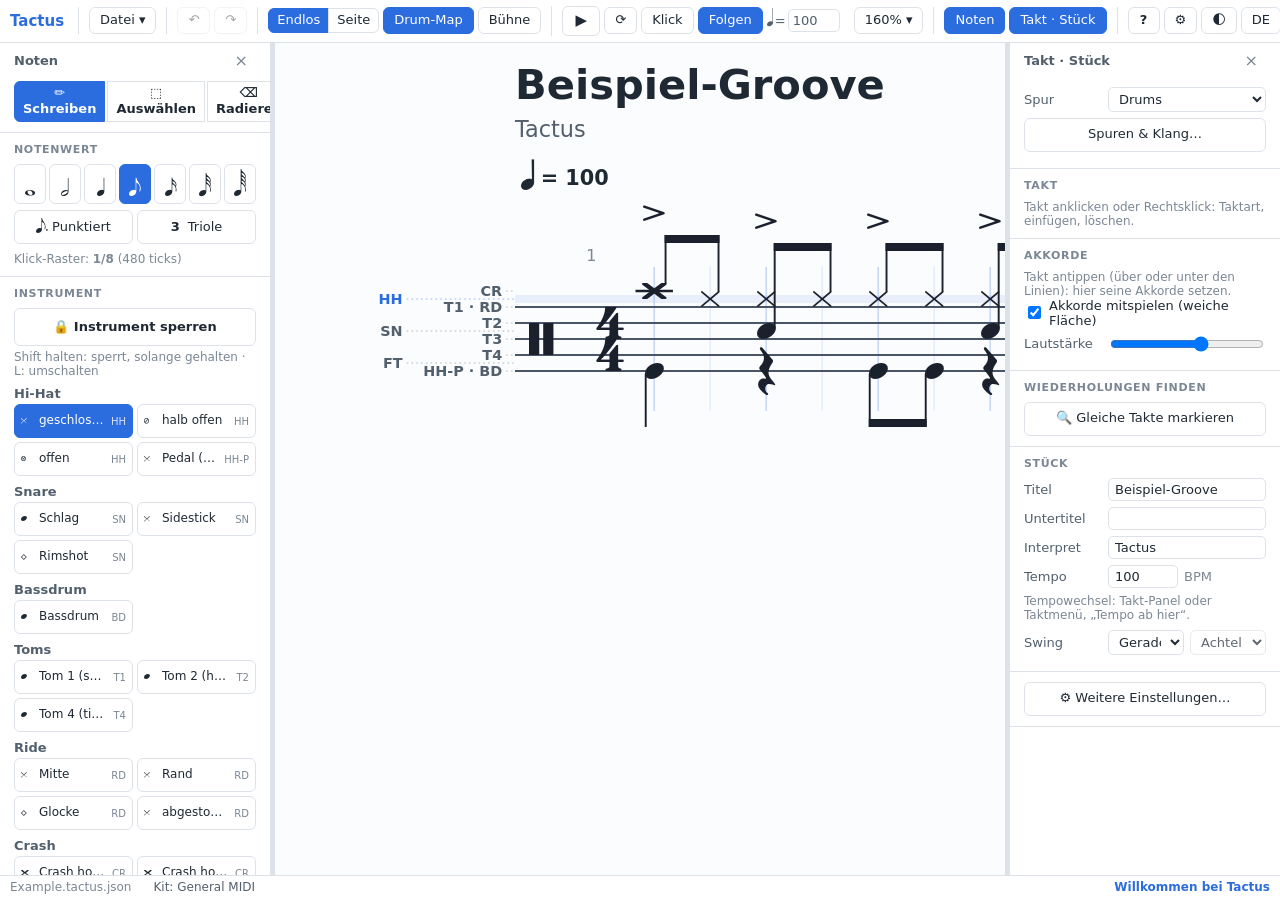
==== index.html @ cfe67e8c "Playback keeps its pace in a covered window: the scheduler beats from a worker (the browser slowed t" ====
<!doctype html>
<html lang="de">
<head>
  <meta charset="utf-8">
  <meta name="viewport" content="width=device-width, initial-scale=1">
  <!--
    Only connections to Dropbox are allowed (songs and kit profiles, js/dropbox.js); everything else comes
    from this folder / site; the music font is embedded (css/bravura.css, data: URL).
    'unsafe-inline' only for styles (positions set with style attributes).
  -->
  <meta http-equiv="Content-Security-Policy" content="default-src 'self' file:; script-src 'self' file:; style-src 'self' file: 'unsafe-inline'; img-src 'self' file: data: blob:; font-src 'self' file: data:; connect-src 'self' file: https://api.dropboxapi.com https://content.dropboxapi.com; worker-src 'self' blob:; manifest-src 'self' file:; object-src 'none'; frame-src 'none'; base-uri 'none'; form-action 'none'">
  <title>Tactus</title>
  <meta name="theme-color" content="#2b6cde">
  <link rel="icon" href="icons/icon.svg" type="image/svg+xml">
  <link rel="manifest" href="manifest.webmanifest">
  <link rel="stylesheet" href="css/bravura.css">
  <link rel="stylesheet" href="css/app.css">
</head>
<body>
  <div id="app">
    <header id="toolbar">
      <div class="tb-group"><span class="brand">Tactus</span></div>
      <div class="tb-group">
        <button data-action="fileMenu" id="file-btn" data-i18n="File ▾" data-i18n-title="New, open, save">File ▾</button>
      </div>
      <div class="tb-group">
        <button data-action="undo" data-i18n-title="Undo (Ctrl+Z)">↶</button>
        <button data-action="redo" data-i18n-title="Redo (Ctrl+Y)">↷</button>
      </div>
      <div class="tb-group">
        <div class="seg">
          <button data-action="layout" data-value="endless" class="active" data-i18n="Endless" data-i18n-title="Endless view: all bars in one row">Endless</button>
          <button data-action="layout" data-value="page" data-i18n="Page" data-i18n-title="Page view: A4 pages as printed (PDF: Ctrl+P)">Page</button>
        </div>
        <button data-action="toggleDrumMap" data-i18n="Drum map" data-i18n-title="Show which instrument sits on which line">Drum map</button>
        <button data-action="togglePerform" id="perform-btn" data-i18n="Stage" data-i18n-title="Stage view: only the pages, full screen; turn with a tap at the side, Page Down / Up or MIDI (Esc: back)">Stage</button>
      </div>
      <div class="tb-group transport">
        <button data-action="togglePlay" id="play-btn" class="play-btn" data-i18n-title="Play / stop (Space) – from the selected bar">▶</button>
        <button data-action="toggleLoop" id="loop-btn" data-i18n-title="Loop: the selected bar, otherwise everything">⟳</button>
        <button data-action="toggleMetronome" id="metro-btn" data-i18n="Click" data-i18n-title="Metronome">Click</button>
        <button data-action="toggleSoundOut" id="sound-btn" data-i18n-title="Sound of the playback: Tactus sounds or the MIDI output (Cubase …). Click: switch" hidden>Tactus</button>
        <button data-action="toggleFollowPlay" id="follow-btn" data-i18n="Follow" data-i18n-title="The view follows the playback (off: it stays where it is, e.g. to change notes while listening)">Follow</button>
        <label class="tempo-field" data-i18n-title="Tempo (quarter notes per minute)"><span class="mus-btn sm">&#xE1D5;</span>=<input id="tempo-input" type="number" min="20" max="400" step="1"></label>
      </div>
      <div class="tb-group tb-right">
        <button data-action="zoomMenu" id="zoom-label">100% ▾</button>
      </div>
      <div class="tb-group">
        <button data-action="togglePanel" data-i18n="Notes" data-i18n-title="Show / hide the note panel">Notes</button>
        <button data-action="togglePanelRight" data-i18n="Bar · score" data-i18n-title="Show / hide the panel for bar, playback and score">Bar · score</button>
      </div>
      <div class="tb-group">
        <button data-action="openHelp" id="help-btn" data-i18n-title="Manual (opens in a new tab)">?</button>
        <button data-action="openSettings" id="settings-btn" data-i18n-title="Settings: drum kit, notation, page, view, keyboard shortcuts">⚙</button>
        <button data-action="toggleTheme" id="theme-btn" data-i18n-title="Toggle theme (light / dark / auto)">🌓</button>
        <button data-action="toggleLang" id="lang-btn" data-i18n-title="Switch language">DE</button>
      </div>
    </header>

    <main id="main">
      <aside id="panel-notes" class="panel"></aside>
      <div class="panel-resizer" data-panel="notes" data-i18n-title="Drag: width · double-click: default width"></div>
      <div id="viewport" tabindex="0">
        <svg id="score" class="score" xmlns="http://www.w3.org/2000/svg">
          <g id="world"><g class="static"></g><g class="hover"></g></g>
        </svg>
      </div>
      <div class="panel-resizer" data-panel="settings" data-i18n-title="Drag: width · double-click: default width"></div>
      <aside id="panel-settings" class="panel"></aside>
      <button type="button" class="panel-expand" data-panel="notes" data-i18n-title="Show the note panel">♪</button>
      <button type="button" class="panel-expand" data-panel="settings" data-i18n-title="Show the panel for bar, playback and score">☰</button>
    </main>

    <footer id="statusbar">
      <span id="status-file"></span>
      <button type="button" id="status-track" class="status-btn" hidden></button>
      <button type="button" id="status-kit" class="status-btn"></button>
      <span id="status-info"></span>
      <span id="status-hint"></span>
    </footer>
  </div>

  <div id="context-menu" class="menu" hidden></div>
  <input type="file" id="file-input" accept=".json,application/json" hidden>

  <!-- Plain scripts (no modules), so the app also works when opened by double click (file://) -->
  <script src="js/state.js"></script>
  <script src="js/i18n.js"></script>
  <script src="js/model.js"></script>
  <script src="js/drummap.js"></script>
  <script src="js/shortcuts.js"></script>
  <script src="js/cubase.js"></script>
  <script src="js/kits.js"></script>
  <script src="js/midi.js"></script>
  <script src="js/musicxml.js"></script>
  <script src="js/midiin.js"></script>
  <script src="js/midiout.js"></script>
  <script src="js/wakelock.js"></script>
  <script src="js/remote.js"></script>
  <script src="js/rhythm.js"></script>
  <script src="js/pitch.js"></script>
  <script src="js/render.js"></script>
  <script src="js/contextmenu.js"></script>
  <script src="js/actions.js"></script>
  <script src="js/panel.js"></script>
  <script src="js/interaction.js"></script>
  <script src="js/lyrics.js"></script>
  <script src="js/playback.js"></script>
  <script src="js/audio.js"></script>
  <script src="js/storage.js"></script>
  <script src="js/dropbox.js"></script>
  <script src="js/share.js"></script>
  <script src="js/samples.js"></script>
  <script src="js/main.js"></script>
</body>
</html>
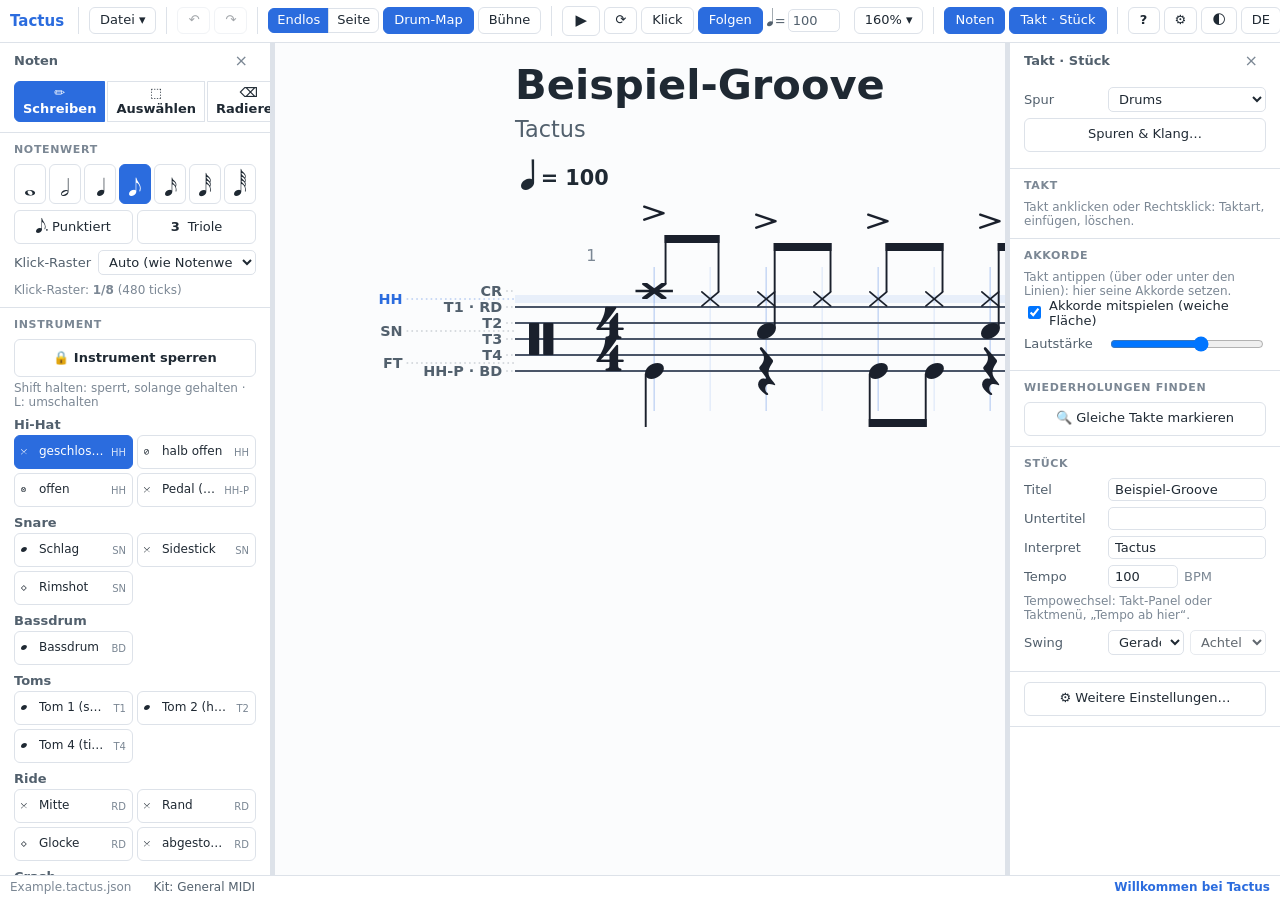
==== commit 5312ad8d: "Own keyswitch profiles (js/kswlib.js), a library like the kit profiles: made empty, from a template " ====
--- a/index.html
+++ b/index.html
@@ -106,6 +106,9 @@
   <script src="js/panel.js"></script>
   <script src="js/interaction.js"></script>
   <script src="js/lyrics.js"></script>
+  <script src="js/accomp.js"></script>
+  <script src="js/keyswitch.js"></script>
+  <script src="js/kswlib.js"></script>
   <script src="js/playback.js"></script>
   <script src="js/audio.js"></script>
   <script src="js/storage.js"></script>
--- a/css/app.css
+++ b/css/app.css
@@ -268,6 +268,24 @@
 .dyn-txt { font-family: 'Times New Roman', Georgia, serif; font-style: italic; font-weight: 700; font-size: 16px; }
 .wedge-row select.dyn-sel { flex: 1; min-width: 0; font-family: 'Times New Roman', Georgia, serif; font-style: italic; font-weight: 700; }
 .wedge-sign { padding: 0 6px; font-weight: 700; }
+.ks-pal { display: grid; grid-template-columns: repeat(4, 1fr); gap: 4px; margin: 2px 0 6px; }
+.ks-pal button { font-size: 12px; padding: 4px 2px; }
+.ksw-row { display: flex; align-items: center; gap: 6px; margin: 3px 0; }
+.ksw-name { flex: 1; font-size: 12px; }
+input.ksw-note { width: 46px; }
+/* own keyswitch profiles (js/kswlib.js) */
+.ksw-head { display: flex; flex-wrap: wrap; gap: 6px 16px; align-items: center; margin: 2px 0 6px; }
+.ksw-head input[type=number] { width: 52px; }
+.ksw-table td { vertical-align: middle; }
+.ksw-table input[type=text] { max-width: none; }
+.ksw-table input.ksw-short { width: 80px; }
+.ksw-table input.ksw-note { width: 52px; }
+.ksw-table select { max-width: 230px; }
+.ksw-table label.check { white-space: nowrap; font-size: 12px; }
+.ksw-dialog footer .hint { color: var(--muted); font-size: 12px; }
+.score .ks-mark { font-size: 11px; font-style: italic; font-weight: 600; fill: var(--ink); }
+.score .ks-line { stroke: var(--ink); stroke-width: 1; stroke-dasharray: 3 3; }
+.score .ks-end { stroke: var(--ink); stroke-width: 1; }
 .out-list { margin: 2px 0 4px; padding-left: 18px; font-size: 12px; }
 .out-list li { margin: 1px 0; }
 .score .title { font-size: 26px; font-weight: 600; fill: var(--text); }
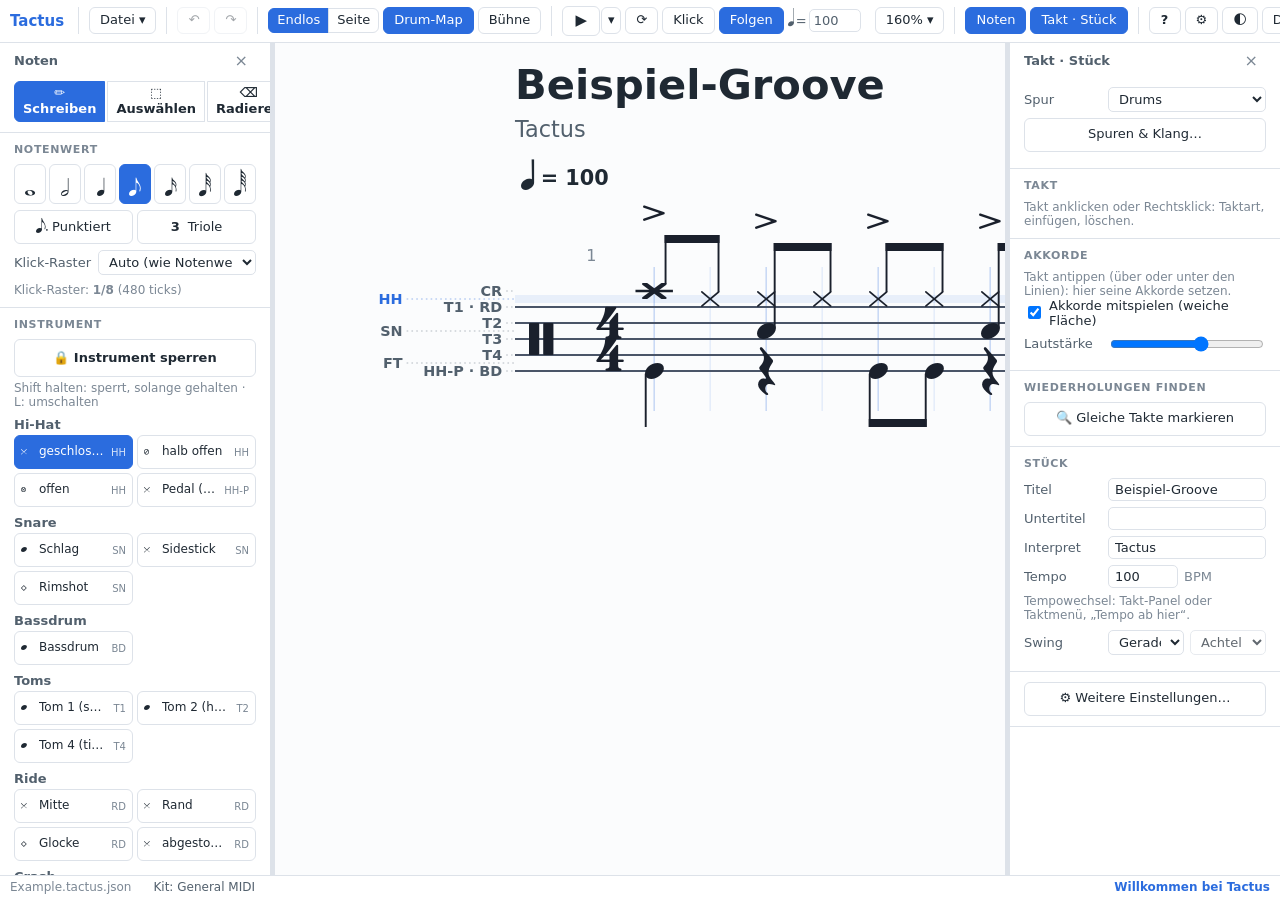
==== commit d5241762: "Playing & practising in one place: ▾ next to ▶ in the toolbar opens a pop-up - click on / off and it" ====
--- a/index.html
+++ b/index.html
@@ -37,9 +37,11 @@
       </div>
       <div class="tb-group transport">
         <button data-action="togglePlay" id="play-btn" class="play-btn" data-i18n-title="Play / stop (Space) – from the selected bar">▶</button>
+        <button data-action="practiceMenu" id="practice-btn" class="practice-btn" data-i18n-title="Playing &amp; practising: click, count-in, loop, following, parts">▾</button>
         <button data-action="toggleLoop" id="loop-btn" data-i18n-title="Loop: the selected bar, otherwise everything">⟳</button>
         <button data-action="toggleMetronome" id="metro-btn" data-i18n="Click" data-i18n-title="Metronome">Click</button>
         <button data-action="toggleSoundOut" id="sound-btn" data-i18n-title="Sound of the playback: Tactus sounds or the MIDI output (Cubase …). Click: switch" hidden>Tactus</button>
+        <button data-action="sectionMenu" id="section-btn" data-i18n="Parts ▾" data-i18n-title="Jump to a part (Intro, Verse, Chorus …): the texts above the bars" hidden>Parts ▾</button>
         <button data-action="toggleFollowPlay" id="follow-btn" data-i18n="Follow" data-i18n-title="The view follows the playback (off: it stays where it is, e.g. to change notes while listening)">Follow</button>
         <label class="tempo-field" data-i18n-title="Tempo (quarter notes per minute)"><span class="mus-btn sm">&#xE1D5;</span>=<input id="tempo-input" type="number" min="20" max="400" step="1"></label>
       </div>
@@ -98,6 +100,7 @@
   <script src="js/midiout.js"></script>
   <script src="js/wakelock.js"></script>
   <script src="js/remote.js"></script>
+  <script src="js/pacer.js"></script>
   <script src="js/rhythm.js"></script>
   <script src="js/pitch.js"></script>
   <script src="js/render.js"></script>
--- a/css/app.css
+++ b/css/app.css
@@ -236,8 +236,9 @@
   -webkit-user-select: none; user-select: none; -webkit-touch-callout: none; }
 #viewport.space-pan { cursor: grab; }
 #viewport.panning { cursor: grabbing; }
-#score { position: absolute; inset: 0; width: 100%; height: 100%; display: block; user-select: none;
+#score, #overlay { position: absolute; inset: 0; width: 100%; height: 100%; display: block; user-select: none;
   will-change: transform; transform-origin: 0 0; } /* (larger than the viewport, moved as a layer: render.js moveView) */
+#overlay { pointer-events: none; } /* (cursor, note preview, selection frame: a layer of its own over the score, render.js RD.init) */
 
 .score .mus { font-family: Bravura; font-size: 40px; fill: var(--ink); }
 .score .mus-sm { font-family: Bravura; font-size: 22px; }
@@ -257,13 +258,25 @@
 .score .grid { stroke: var(--grid); stroke-width: 1; }
 .score .grid.beat { stroke: var(--grid-beat); }
 .score .line-band { fill: var(--band); }
-.score .bar-sel { fill: var(--accent-soft); opacity: 0.7; }
+/* (in the score no "opacity" - it makes an effect group, and everything drawn over it is sorted into layers again on each change
+   of the preview / cursor: 150 ms a frame with a bar selected; fill-opacity / stroke-opacity look the same and cost nothing) */
+.score .bar-sel { fill: var(--accent-soft); fill-opacity: 0.7; }
 .score .barno { font-size: 10px; fill: var(--muted); }
 .score .staff-name { font-size: 10px; font-weight: 600; fill: var(--muted); }
 .score .staff-name.cur { fill: var(--accent); }
 .score .brace { fill: var(--ink); }
 .score .mus.dyn { font-size: 40px; }
-.score .hairpin { stroke: var(--ink); stroke-width: 1.2; }
+.score .hairpin { stroke: var(--ink); stroke-width: 1.2; pointer-events: none; }
+.score .hairpin.sel { stroke: var(--accent); stroke-width: 1.8; }
+.score .mus.dyn.sel { fill: var(--accent); }
+.score .dyn-hit { fill: transparent; cursor: pointer; }
+.score .dyn-handle { fill: var(--canvas, #fff); stroke: var(--accent); stroke-width: 2; cursor: ew-resize; }
+.score .dyn-handle-hit { fill: transparent; cursor: ew-resize; }
+.score .mus.dyn[data-dynh] { cursor: ew-resize; }
+.score .dyn-drag { stroke: var(--accent); stroke-width: 2; stroke-dasharray: 5 3; }
+.score .dyn-drag-label { fill: var(--accent); font-size: 13px; font-weight: 600; }
+.score .mus.dyn[data-dyn] { cursor: pointer; }
+@media print { .score .dyn-hit { display: none; } }
 .dyn-pal { display: grid; grid-template-columns: repeat(4, 1fr); gap: 4px; margin: 6px 0; }
 .dyn-txt { font-family: 'Times New Roman', Georgia, serif; font-style: italic; font-weight: 700; font-size: 16px; }
 .wedge-row select.dyn-sel { flex: 1; min-width: 0; font-family: 'Times New Roman', Georgia, serif; font-style: italic; font-weight: 700; }
@@ -283,6 +296,11 @@
 .ksw-table select { max-width: 230px; }
 .ksw-table label.check { white-space: nowrap; font-size: 12px; }
 .ksw-dialog footer .hint { color: var(--muted); font-size: 12px; }
+.ksw-cat { margin: 6px 0; }
+.ksw-cat > summary { cursor: pointer; font-weight: 600; padding: 4px 0; }
+.ksw-table tr.ksw-sub td { font-size: 11px; text-transform: uppercase; letter-spacing: 0.05em; color: var(--muted); font-weight: 600; padding-top: 8px; border-top: none; }
+.ksw-table tr.none td.name { color: var(--muted); }
+.ksw-table td.muted { font-size: 12px; }
 .score .ks-mark { font-size: 11px; font-style: italic; font-weight: 600; fill: var(--ink); }
 .score .ks-line { stroke: var(--ink); stroke-width: 1; stroke-dasharray: 3 3; }
 .score .ks-end { stroke: var(--ink); stroke-width: 1; }
@@ -295,35 +313,35 @@
 .score .tuplet { font-size: 30px; }
 .score .note.sel .mus, .score .note.sel .stem { fill: var(--accent); stroke: var(--accent); }
 .score .note .hsel { fill: var(--accent); }
-.score .ghost { fill: var(--ghost); opacity: 0.45; }
-.score .hover-col { fill: var(--accent); opacity: 0.06; }
-.score .hover-ring { fill: none; stroke: var(--accent); stroke-width: 1.5; opacity: 0.8; }
+.score .ghost { fill: var(--ghost); fill-opacity: 0.45; }
+.score .hover-col { fill: var(--accent); fill-opacity: 0.06; }
+.score .hover-ring { fill: none; stroke: var(--accent); stroke-width: 1.5; stroke-opacity: 0.8; }
 .score .add-box { fill: var(--panel); stroke: var(--border); stroke-width: 1; rx: 5; }
 .score .add-plus { font-size: 22px; fill: var(--muted); text-anchor: middle; }
 .score .add-bar:hover .add-box { stroke: var(--accent); }
 .score .dm-label { font-size: 9px; font-weight: 600; fill: var(--label); text-anchor: end; cursor: pointer; }
 .score .dm-label.sel { fill: var(--accent); }
 .score .dm-label.hl { fill: var(--accent); font-size: 10.5px; }
-.score .dm-label.pale { opacity: 0.4; font-weight: 400; }
-.score .dm-lead.pale { opacity: 0.4; }
-.score .line-out { fill: var(--label); opacity: 0.07; }
-.score .line-chord { fill: var(--accent, #2b6cde); opacity: 0.27; }
-.score .line-chord.line-root { opacity: 0.5; } /* the root of the chord, wherever it is on the staff */
-.score .len-bar { fill: var(--accent); opacity: 0.18; }
-.score .len-stop { fill: var(--accent); opacity: 0.9; }
-.score .dm-lead { fill: none; stroke: var(--muted); stroke-width: 0.5; stroke-dasharray: 1 2; opacity: 0.7; }
-.score .dm-lead.sel { stroke: var(--accent); opacity: 0.6; }
-.score .dm-lead.hl { stroke: var(--accent); stroke-width: 1; stroke-dasharray: none; opacity: 1; }
-.score .hover-band { fill: var(--accent); opacity: 0.16; }
-.score .hover-col.lock { opacity: 0.12; }
-.score .vel-box { fill: var(--panel); stroke: var(--accent-border); stroke-width: 0.6; opacity: 0.95; }
+.score .dm-label.pale { fill-opacity: 0.4; font-weight: 400; }
+.score .dm-lead.pale { stroke-opacity: 0.4; }
+.score .line-out { fill: var(--label); fill-opacity: 0.07; }
+.score .line-chord { fill: var(--accent, #2b6cde); fill-opacity: 0.27; }
+.score .line-chord.line-root { fill-opacity: 0.5; } /* the root of the chord, wherever it is on the staff */
+.score .len-bar { fill: var(--accent); fill-opacity: 0.18; }
+.score .len-stop { fill: var(--accent); fill-opacity: 0.9; }
+.score .dm-lead { fill: none; stroke: var(--muted); stroke-width: 0.5; stroke-dasharray: 1 2; stroke-opacity: 0.7; }
+.score .dm-lead.sel { stroke: var(--accent); stroke-opacity: 0.6; }
+.score .dm-lead.hl { stroke: var(--accent); stroke-width: 1; stroke-dasharray: none; stroke-opacity: 1; }
+.score .hover-band { fill: var(--accent); fill-opacity: 0.16; }
+.score .hover-col.lock { fill-opacity: 0.12; }
+.score .vel-box { fill: var(--panel); stroke: var(--accent-border); stroke-width: 0.6; fill-opacity: 0.95; stroke-opacity: 0.95; }
 .score .vel-seg { fill: var(--grid-beat); }
 .score .vel-seg.on { fill: var(--accent); }
 .score .erase-ring { fill: var(--danger); fill-opacity: 0.08; stroke: var(--danger); stroke-width: 1.2; stroke-dasharray: 3 2; }
 .score .erase-ring.on { fill-opacity: 0.22; stroke-dasharray: none; }
 .score .sel-frame { fill: var(--accent); fill-opacity: 0.08; stroke: var(--accent); stroke-width: 1; stroke-dasharray: 4 3; }
-.score .hover-bar { fill: var(--accent); opacity: 0.05; stroke: var(--accent); stroke-width: 1; stroke-opacity: 0.35; }
-.score .hover-label-bg { fill: var(--panel); stroke: var(--accent-border); stroke-width: 0.6; opacity: 0.92; }
+.score .hover-bar { fill: var(--accent); fill-opacity: 0.05; stroke: var(--accent); stroke-width: 1; stroke-opacity: 0.02; }
+.score .hover-label-bg { fill: var(--panel); stroke: var(--accent-border); stroke-width: 0.6; fill-opacity: 0.92; stroke-opacity: 0.92; }
 .score .hover-label { font-size: 9px; font-weight: 600; fill: var(--accent); }
 .score .mus.mid { text-anchor: middle; }
 .score .mus.grace { font-size: 24px; }
@@ -343,9 +361,9 @@
   box-shadow: 0 2px 8px rgba(0, 0, 0, 0.18); }
 .lyric-help { position: absolute; z-index: 30; font-size: 11px; color: var(--muted); background: var(--panel);
   padding: 1px 6px; border-radius: 4px; white-space: nowrap; pointer-events: none; opacity: 0.92; }
-.score .play-cursor { fill: var(--accent); opacity: 0.85; }
-.score .play-bar { fill: var(--accent); opacity: 0.07; }
-.score .loop-range { fill: none; stroke: var(--accent); stroke-width: 1.2; stroke-dasharray: 4 3; opacity: 0.6; }
+.score .play-cursor { fill: var(--accent); fill-opacity: 0.85; }
+.score .play-bar { fill: var(--accent); fill-opacity: 0.07; }
+.score .loop-range { fill: none; stroke: var(--accent); stroke-width: 1.2; stroke-dasharray: 4 3; stroke-opacity: 0.6; }
 
 /* ---- Status bar ------------------------------------------------------------- */
 
@@ -427,7 +445,7 @@
   #print-root svg:last-child { break-after: auto; page-break-after: auto; }
 }
 .score.print { --ink: #000; --staff: #000; --text: #000; --label: #222; --muted: #555; background: #fff; }
-.score .break-mark { font-size: 16px; font-weight: 700; fill: var(--accent); opacity: 0.8; }
+.score .break-mark { font-size: 16px; font-weight: 700; fill: var(--accent); fill-opacity: 0.8; }
 
 /* ---- Dialog (kit profiles, js/kits.js) ---- */
 .dialog-backdrop { position: fixed; inset: 0; background: rgba(15, 23, 42, 0.35); z-index: 1000; display: flex; align-items: center; justify-content: center; padding: 16px; }
@@ -518,6 +536,11 @@
 .export-row { display: flex; align-items: center; gap: 8px; flex-wrap: wrap; }
 .export-row label.check { flex: 1 1 140px; margin: 0; }
 .export-row select { flex: 1 1 180px; max-width: 100%; }
+.export-row .export-info { flex: 1 1 180px; font-size: 13px; } /* (a melody track: what goes along - keyswitch profile, dynamics) */
+.export-row .midi-in-kind { display: flex; gap: 6px; flex: 1 1 260px; min-width: 0; } /* (MIDI import: drums or a melody, then its drum map / keyswitch profile) */
+.export-row .midi-in-kind select[data-k="kind"] { flex: 0 0 auto; }
+.export-row .midi-in-kind select { min-width: 0; }
+.export-row .midi-in-vst, .kit-body > .midi-in-vst { flex: 1 1 100%; font-size: 13px; margin: 0 0 0 26px; } /* (a melody with a keyswitch profile: the file played for that VST?) */
 /* stage view: only the pages (actions.js togglePerform) */
 body.perform #toolbar, body.perform .panel, body.perform .panel-resizer, body.perform .panel-expand, body.perform #statusbar { display: none !important; }
 body.perform #viewport { position: fixed; inset: 0; z-index: 40; } /* the whole screen (the grid of #app / #main stays as it is) */
@@ -525,6 +548,9 @@
   background: var(--panel, #fff); color: var(--text, #222); border: 1px solid var(--border, #ccc); border-radius: 8px; opacity: 0.85; font-size: 14px; }
 #perform-bar button { min-width: 36px; min-height: 32px; font-size: 18px; }
 #perform-bar span { min-width: 56px; text-align: center; }
+#perform-bar button.on { background: var(--accent, #2a7); color: #fff; }
+body.perform .score .play-bar { fill-opacity: 0.14; }  /* (stage view: the page is small - where we are, clearly) */
+body.perform .score .play-cursor { stroke: var(--accent); stroke-width: 4; transform: translateX(-13px); } /* (left of the first note: it stays readable) */
 .chord-slots button.off-beat:not(.active) { background: var(--panel-bg, transparent); opacity: 0.85; }
 .chord-slots button { display: flex; flex-direction: column; align-items: center; line-height: 1.1; }
 /* repeats found (panel "Find repeats"): sections (two colours taking turns), bars like the one before */
@@ -545,3 +571,14 @@
 .found-dot.sec0 { background: #2fa36b; }
 .found-dot.sec1 { background: #8a4fd8; }
 .found-dot.sim { background: #e8892a; }
+
+/* Playing & practising: ▾ at ▶ (toolbar) and ♩ in the stage bar - click, count-in, loop, following, parts */
+.transport .practice-btn { min-width: 20px; padding-left: 2px; padding-right: 2px; margin-left: -3px; }
+.practice-pop { position: fixed; z-index: 1100; width: 290px; max-width: calc(100vw - 8px); max-height: calc(100vh - 60px); overflow-y: auto;
+  padding: 10px 14px; background: var(--panel); color: var(--text); border: 1px solid var(--border); border-radius: 10px; box-shadow: 0 8px 24px var(--shadow); }
+.practice-pop h3 { margin: 0 0 8px; font-size: 11px; text-transform: uppercase; letter-spacing: 0.06em; color: var(--muted); }
+.practice-pop h3.sub { margin-top: 12px; }
+.practice-pop label.check { margin: 8px 0; min-height: 26px; } /* (a finger: rows far enough apart) */
+.practice-pop .pop-parts { display: flex; flex-wrap: wrap; gap: 6px; }
+.practice-pop .pop-parts button { padding: 5px 10px; }
+.practice-pop .pop-parts button.active { background: var(--accent, #2a7); color: #fff; }
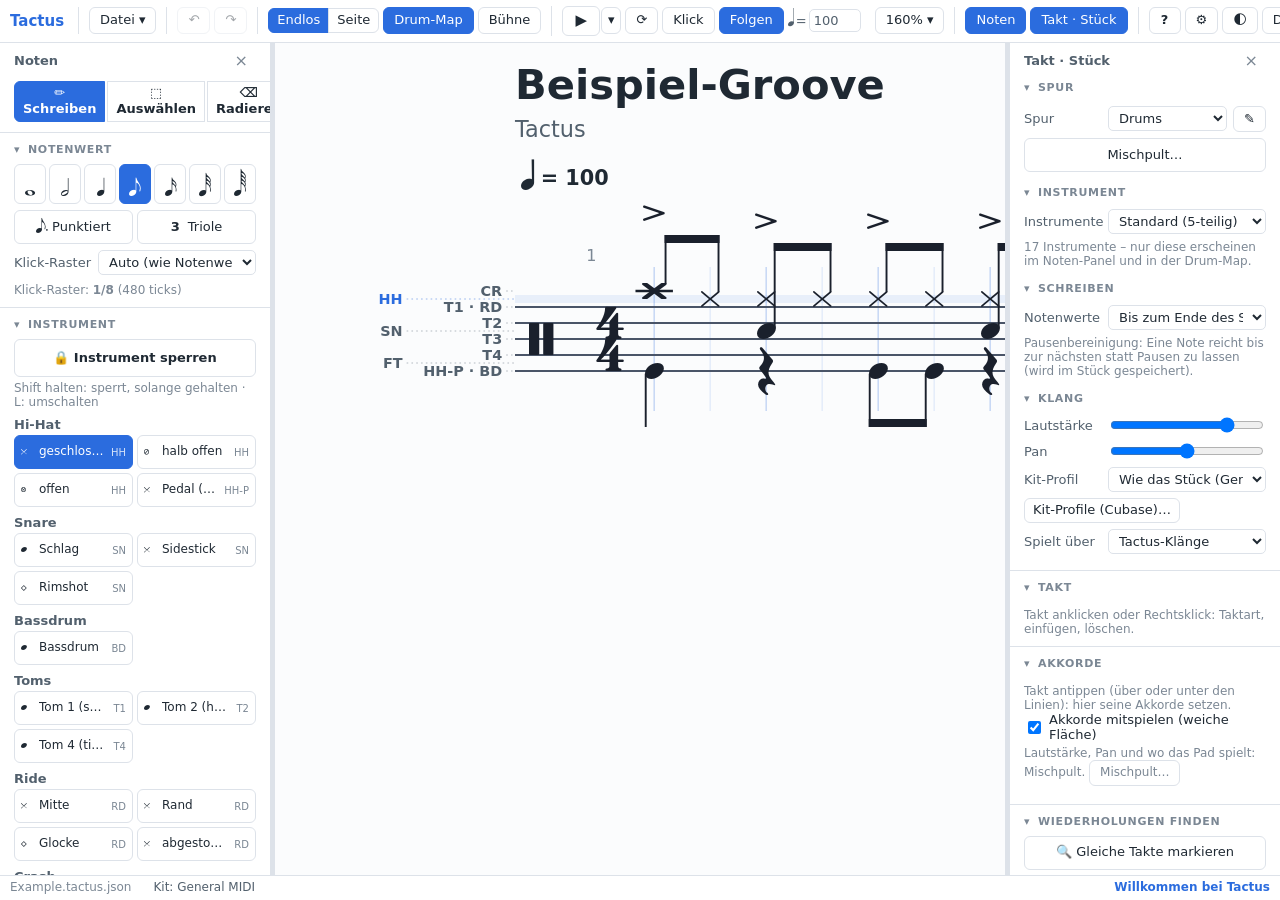
==== commit 268fc003: "Check notes (right panel): notes of the melody tracks that do not fit the chord (only where it stand" ====
--- a/index.html
+++ b/index.html
@@ -110,6 +110,7 @@
   <script src="js/interaction.js"></script>
   <script src="js/lyrics.js"></script>
   <script src="js/accomp.js"></script>
+  <script src="js/check.js"></script>
   <script src="js/keyswitch.js"></script>
   <script src="js/kswlib.js"></script>
   <script src="js/playback.js"></script>
--- a/css/app.css
+++ b/css/app.css
@@ -174,7 +174,7 @@
 .panel h3.inline, .settings-body h3.inline { display: inline; margin: 0; }
 .panel h3.sub, .settings-body h3.sub { margin-top: 14px; }
 .hint.tight { margin: 4px 0 8px; }
-.tool-seg { display: grid; grid-template-columns: 1fr 1fr 1fr; gap: 3px; }
+.tool-seg { display: grid; grid-template-columns: 1fr 1fr 1fr auto; gap: 3px; }
 .tool-seg button { min-height: 38px; justify-content: center; font-weight: 600; }
 .btn-row.two button { flex: 1; justify-content: center; min-height: 34px; }
 .lock-btn { width: 100%; min-height: 38px; font-weight: 600; }
@@ -265,17 +265,16 @@
 .score .staff-name { font-size: 10px; font-weight: 600; fill: var(--muted); }
 .score .staff-name.cur { fill: var(--accent); }
 .score .brace { fill: var(--ink); }
-.score .mus.dyn { font-size: 40px; }
+.score .mus.dyn { font-size: 40px; pointer-events: none; } /* (tapped: its .dyn-hit, as big as the sign) */
 .score .hairpin { stroke: var(--ink); stroke-width: 1.2; pointer-events: none; }
 .score .hairpin.sel { stroke: var(--accent); stroke-width: 1.8; }
 .score .mus.dyn.sel { fill: var(--accent); }
 .score .dyn-hit { fill: transparent; cursor: pointer; }
 .score .dyn-handle { fill: var(--canvas, #fff); stroke: var(--accent); stroke-width: 2; cursor: ew-resize; }
 .score .dyn-handle-hit { fill: transparent; cursor: ew-resize; }
-.score .mus.dyn[data-dynh] { cursor: ew-resize; }
+.score .dyn-hit[data-dynh] { cursor: ew-resize; }
 .score .dyn-drag { stroke: var(--accent); stroke-width: 2; stroke-dasharray: 5 3; }
 .score .dyn-drag-label { fill: var(--accent); font-size: 13px; font-weight: 600; }
-.score .mus.dyn[data-dyn] { cursor: pointer; }
 @media print { .score .dyn-hit { display: none; } }
 .dyn-pal { display: grid; grid-template-columns: repeat(4, 1fr); gap: 4px; margin: 6px 0; }
 .dyn-txt { font-family: 'Times New Roman', Georgia, serif; font-style: italic; font-weight: 700; font-size: 16px; }
@@ -327,6 +326,7 @@
 .score .line-out { fill: var(--label); fill-opacity: 0.07; }
 .score .line-chord { fill: var(--accent, #2b6cde); fill-opacity: 0.27; }
 .score .line-chord.line-root { fill-opacity: 0.5; } /* the root of the chord, wherever it is on the staff */
+.score .line-chord.line-alien { fill: #e08a1e; fill-opacity: 0.42; } /* a tone of the chord outside the scale (E7 in A minor: G-sharp): a colour of its own */
 .score .len-bar { fill: var(--accent); fill-opacity: 0.18; }
 .score .len-stop { fill: var(--accent); fill-opacity: 0.9; }
 .score .dm-lead { fill: none; stroke: var(--muted); stroke-width: 0.5; stroke-dasharray: 1 2; stroke-opacity: 0.7; }
@@ -571,6 +571,18 @@
 .found-dot.sec0 { background: #2fa36b; }
 .found-dot.sec1 { background: #8a4fd8; }
 .found-dot.sim { background: #e8892a; }
+/* notes found (panel "Check notes"): a ring around the head - chord orange, scale blue, range violet */
+.found-dot[class*="chk-"] { border-radius: 50%; display: inline-block; vertical-align: -1px; }
+.found-dot.chk-chord { background: #e8762a; }
+.found-dot.chk-scale { background: #2b7de0; }
+.found-dot.chk-range { background: #9a4fd8; }
+.score .chk { fill: none; stroke-width: 2.2; pointer-events: none; }
+.score .chk.chord { stroke: #e8762a; fill: #e8762a; fill-opacity: 0.12; }
+.score .chk.scale { stroke: #2b7de0; }
+.score .chk.range { stroke: #9a4fd8; stroke-dasharray: 3 2; }
+.sub-check { margin-left: 22px; }
+.btn-col { display: flex; flex-direction: column; gap: 4px; margin: 6px 0; }
+.btn-col button { text-align: left; padding: 4px 8px; }
 
 /* Playing & practising: ▾ at ▶ (toolbar) and ♩ in the stage bar - click, count-in, loop, following, parts */
 .transport .practice-btn { min-width: 20px; padding-left: 2px; padding-right: 2px; margin-left: -3px; }
@@ -582,3 +594,35 @@
 .practice-pop .pop-parts { display: flex; flex-wrap: wrap; gap: 6px; }
 .practice-pop .pop-parts button { padding: 5px 10px; }
 .practice-pop .pop-parts button.active { background: var(--accent, #2a7); color: #fff; }
+
+/* Panel sections fold away to their heading (a tap on it) - a short panel for quick work */
+.panel h3.fold-head { cursor: pointer; user-select: none; -webkit-user-select: none; margin: -6px -14px 2px; padding: 6px 14px; }
+.panel h3.fold-head::before { content: '▾'; display: inline-block; width: 14px; }
+.panel section.folded { padding-bottom: 6px; }
+.panel section.folded > h3.fold-head { margin-bottom: -4px; }
+.panel section.folded > h3.fold-head::before { content: '▸'; }
+.panel section.folded > :not(h3) { display: none !important; }
+
+/* "Track" in the panel: its parts (instrument · writing · sound) fold of their own */
+.panel section section.part { padding: 0; border: none; }
+.panel section.part > h3.sub { margin: 12px 0 6px; }
+.panel section.part > h3.fold-head { margin: 10px 0 2px; padding: 4px 0; }
+.panel section.part.folded { padding-bottom: 0; }
+.panel section.part.folded > h3.fold-head { margin-bottom: 0; }
+
+/* The mixer: a strip per track (name, M S, …; volume, pan, output) */
+.mixer { display: flex; flex-direction: column; gap: 8px; margin: 2px 0 10px; font-size: 13px; }
+.mix-strip { border: 1px solid var(--border); border-radius: 8px; padding: 4px 8px 6px; }
+.mix-strip.current { border-color: var(--accent, #2b6cde); }
+.mix-strip.chord-strip label.check { padding: 2px 4px; }
+.mix-row { display: flex; align-items: center; gap: 6px; margin: 2px 0; }
+.mix-row .mix-lab { width: 72px; flex: none; color: var(--label); font-size: 12px; }
+.mix-row input[type="range"] { flex: 1; min-width: 0; }
+.mix-row select { flex: 1; min-width: 0; }
+.mix-row select.narrow { flex: none; width: 56px; }
+.mix-row .mix-val { width: 44px; flex: none; text-align: right; font-variant-numeric: tabular-nums; color: var(--muted); font-size: 12px; }
+
+/* the note panel: 🔊 (sound when writing) beside the tools; the mixer: the master strip */
+.tool-seg .sound-tgl { flex: none; padding-left: 8px; padding-right: 8px; }
+.tool-seg .sound-tgl:not(.active) { opacity: 0.6; }
+.mix-strip.master-strip { background: var(--panel-2, transparent); border-style: dashed; }
